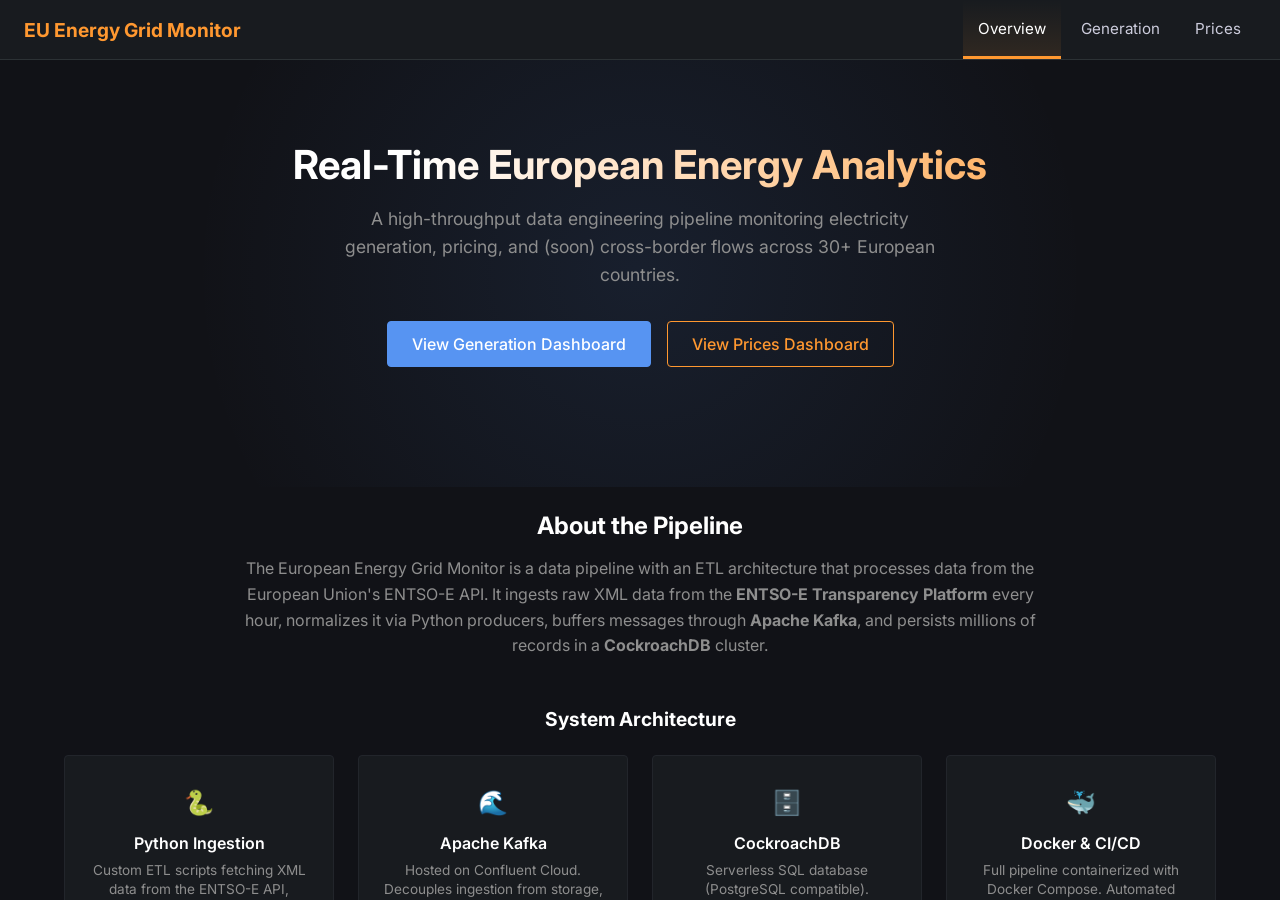
==== docs/index.html @ 41cbdd72 "Implement frontend for dashboards" ====
<!DOCTYPE html>
<html lang="en">
<head>
    <meta charset="UTF-8">
    <meta name="viewport" content="width=device-width, initial-scale=1.0">
    <title>Overview | EU Energy Grid Monitor</title>
    
    <link rel="preconnect" href="https://fonts.googleapis.com">
    <link rel="preconnect" href="https://fonts.gstatic.com" crossorigin>
    <link href="https://fonts.googleapis.com/css2?family=Inter:wght@300;400;500;600;700&display=swap" rel="stylesheet">    

    <link rel="stylesheet" href="css/main.css">
    <link rel="stylesheet" href="css/navbar.css">
</head>
<body class="landing-page">
    
    <nav class="top-nav">
        <div class="nav-brand">
            <a href="index.html">
                EU Energy Grid Monitor
            </a>
        </div>
        <button class="hamburger" id="hamburger-btn" aria-label="Toggle navigation">
            <span class="bar"></span>
            <span class="bar"></span>
            <span class="bar"></span>
        </button>
        <div class="nav-links" id="nav-links">
            <a href="index.html" class="active">Overview</a>
            <a href="generation.html">Generation</a>
            <a href="prices.html">Prices</a>
        </div>
    </nav>

    <div class="landing-container">
        <div class="landing-content">
            <div class="hero-section">
                <h1 class="hero-title">Real-Time European Energy Analytics</h1>
                <p class="hero-subtitle">
                    A high-throughput data engineering pipeline monitoring electricity generation, pricing, and (soon) cross-border flows across 30+ European countries.
                </p>
                
                <div class="cta-buttons">
                    <a href="generation.html" class="btn btn-primary">View Generation Dashboard</a>
                    <a href="prices.html" class="btn btn-secondary">View Prices Dashboard</a>
                </div>
            </div>

            <div style="margin-bottom: 48px; text-align: center;">
                <h2 style="color: #fff; margin-bottom: 16px;">About the Pipeline</h2>
                <p style="color: var(--text-secondary); line-height: 1.6; max-width: 800px; margin: 0 auto;">
                    The European Energy Grid Monitor is a data pipeline with an ETL architecture that processes data from the European Union's ENTSO-E API.
                    It ingests raw XML data from the <strong>ENTSO-E Transparency Platform</strong> every hour, normalizes it via Python producers, buffers messages through <strong>Apache Kafka</strong>, and persists millions of records in a <strong>CockroachDB</strong> cluster.
                </p>
            </div>

            <div>
                <h2 style="color: #fff; font-size: 1.2rem; margin-bottom: 24px; text-align: center;">System Architecture</h2>
                <div class="tech-grid">
                    <div class="tech-card">
                        <div class="tech-icon">🐍</div>
                        <div class="tech-title">Python Ingestion</div>
                        <div class="tech-desc">
                            Custom ETL scripts fetching XML data from the ENTSO-E API, normalizing schemas, and handling API rate limits.
                        </div>
                    </div>

                    <div class="tech-card">
                        <div class="tech-icon">🌊</div>
                        <div class="tech-title">Apache Kafka</div>
                        <div class="tech-desc">
                            Hosted on Confluent Cloud. Decouples ingestion from storage, ensuring reliable message buffering and replayability.
                        </div>
                    </div>

                    <div class="tech-card">
                        <div class="tech-icon">🗄️</div>
                        <div class="tech-title">CockroachDB</div>
                        <div class="tech-desc">
                            Serverless SQL database (PostgreSQL compatible). Optimized for high-write loads and distributed availability.
                        </div>
                    </div>

                    <div class="tech-card">
                        <div class="tech-icon">🐳</div>
                        <div class="tech-title">Docker & CI/CD</div>
                        <div class="tech-desc">
                            Full pipeline containerized with Docker Compose. Automated ingestion workflows managed via GitHub Actions.
                        </div>
                    </div>
                </div>
            </div>

            <footer style="margin-top: 80px; border-top: 1px solid var(--border-color); padding: 40px 0; text-align: center; color: var(--text-secondary);">
                <p style="margin-bottom: 12px;">Built by <strong>Riley Martin</strong></p>
                <div>
                    <a href="https://github.com/RileyAMartin/eu-energy-grid-monitor" target="_blank" style="color: var(--accent-blue); text-decoration: none; margin: 0 12px;">GitHub Repository</a>
                    <a href="www.linkedin.com/in/riley-martin-506756351" target="_blank" style="color: var(--accent-blue); text-decoration: none; margin: 0 12px;">LinkedIn</a>
                </div>
                <p style="margin-top: 24px; font-size: 0.75rem; opacity: 0.6;">
                    Data Source: ENTSO-E Transparency Platform
                </p>
        </footer>
        </div>
    </div>

</body>
</html>
---- docs/css/main.css ----
:root {
    --bg-color: #111217;
    --panel-bg: #181b1f;
    --text-primary: #ccccdc;
    --text-secondary: #8e8e8e;
    --border-color: #22252b;
    --accent-blue: #5794f2;
    --accent-orange: #FF9830;
    color-scheme: dark;
}

* {
    box-sizing: border-box;
}

body {
    margin: 0;
    padding: 0;
    font-family: 'Inter', -apple-system, BlinkMacSystemFont, "Segoe UI", Roboto, Helvetica, Arial, sans-serif;
    background-color: var(--bg-color);
    color: var(--text-primary);
    -webkit-font-smoothing: antialiased;
    overflow-x: hidden;
}

/* --- Shared Navigation --- */
.nav-container {
    max-width: 100%;
    margin: 0;
    padding: 0 24px;
    height: 60px;
    display: flex;
    align-items: center;
    justify-content: space-between;
}

.nav-links {
    display: flex;
    gap: 24px;
    height: 100%;
}

.nav-link {
    color: var(--text-secondary);
    text-decoration: none;
    height: 100%;
    display: flex;          
    align-items: center;    
    border-bottom: 2px solid transparent; 
    transition: all 0.2s;
    font-size: 0.95rem;
}

.nav-link:hover {
    color: var(--text-primary);
}

.nav-link.active {
    color: #fff;
    border-bottom-color: var(--accent-blue);
}

/* --- Dashboard Layout --- */
.container {
    width: 100%;
    margin: 0;
    padding: 24px;
}

header {
    display: flex;
    justify-content: space-between;
    align-items: center;
    border-bottom: 1px solid var(--border-color);
    padding-bottom: 16px;
    flex-wrap: wrap;
    gap: 15px;
    margin-bottom: 24px;
}

h1 {
    margin: 0;
    font-size: 1.25rem;
    font-weight: 500;
    color: #fff;
}

.controls {
    display: flex;
    gap: 12px;
}

select {
    background-color: var(--panel-bg);
    color: var(--text-primary);
    border: 1px solid var(--border-color);
    padding: 6px 12px;
    border-radius: 2px;
    font-size: 0.9rem;
    outline: none;
    cursor: pointer;
    font-family: 'Inter', sans-serif;
}

select:hover { border-color: #444; }

/* Default Grid (Mobile/Tablet) */
.grid {
    display: grid;
    grid-template-columns: repeat(24, 1fr);
    gap: 16px;
}

.panel {
    background-color: var(--panel-bg);
    border: 1px solid var(--border-color);
    border-radius: 2px;
    padding: 16px;
    display: flex;
    flex-direction: column;
    
    position: relative; 
    transition: z-index 0s; 
}

.panel:hover {
    z-index: 50; 
}

.panel-header {
    display: flex;
    align-items: center;
    gap: 10px;
    margin-bottom: 15px;
    padding-left: 10px;
    flex-shrink: 0; 
}

.panel-header h2 {
    margin: 0;
    font-size: 0.875rem;
    font-weight: 500;
    color: var(--text-primary);
}

.chart-container {
    flex-grow: 1;
    width: 100%;
    min-height: 0;
}

#chart-main { grid-column: span 16; height: 400px; }
#chart-pie { grid-column: span 8; height: 400px; }
#chart-aggregated { grid-column: span 16; height: 350px; }
#chart-gauge { grid-column: span 8; height: 350px; }

/* --- Tooltips --- */
.info-icon {
    display: inline-flex;
    justify-content: center;
    align-items: center;
    width: 12px;
    height: 12px;
    border-radius: 50%;
    border: 1px solid #6e7681;
    color: #6e7681;
    font-size: 10px;
    font-family: sans-serif;
    line-height: 1;
    cursor: help;
    position: relative;
    transition: all 0.2s;
}

.info-icon:hover {
    color: #ccccdc;
    border-color: #ccccdc;
}

.info-icon::after {
    content: attr(data-tooltip);
    position: absolute;
    top: 140%;
    left: 70%;
    transform: translateX(-50%);
    width: max-content;
    max-width: min(360px, 90vw);
    white-space: normal;
    font-size: .75rem;
    font-weight: 400;
    padding: 10px 8px;
    background-color: #181b1f;
    border: 1px solid #2c3235;
    color: #ccccdc;
    border-radius: 4px;
    box-shadow: 0 4px 15px rgba(0,0,0,0.6);
    z-index: 1000;
    opacity: 0;
    visibility: hidden;
    transition: opacity 0.2s;
    pointer-events: none;
}

.info-icon.right-side::after {
    left: auto;
    right: -10px;
    transform: none;
}

.info-icon:hover::after {
    opacity: 1;
    visibility: visible;
}

/* --- Scrollbars (Shared) --- */
.scroll-wrapper, .landing-container {
    flex-grow: 1;
    width: 100%;
    overflow-y: auto;
    overflow-x: hidden;
    scrollbar-width: thin;
    scrollbar-color: #565b66 transparent;
}

.scroll-wrapper::-webkit-scrollbar, .landing-container::-webkit-scrollbar { width: 8px; }
.scroll-wrapper::-webkit-scrollbar-track, .landing-container::-webkit-scrollbar-track { background: transparent; }
.scroll-wrapper::-webkit-scrollbar-thumb, .landing-container::-webkit-scrollbar-thumb {
    background-color: #565b66;
    border-radius: 4px;
    border: 2px solid transparent;
    background-clip: content-box;
}
.scroll-wrapper::-webkit-scrollbar-thumb:hover, .landing-container::-webkit-scrollbar-thumb:hover { background-color: #6e7681; }

.separator { color: #444; }

/* Landing Page */

body.landing-page {
    height: 100vh !important;     
    overflow: hidden !important;  
    display: flex !important;     
    flex-direction: column !important;
}

.landing-container {
    flex-grow: 1;                 
    width: 100%;                  
    overflow-y: auto;
}

.landing-content {
    max-width: 1200px;
    margin: 0 auto;
    padding: 0 24px;
}

.hero-section {
    padding: 80px 20px;
    text-align: center;
    background: radial-gradient(circle at center, rgba(87, 148, 242, 0.1) 0%, rgba(17, 18, 23, 0) 70%);
    margin: 0 -24px 24px -24px;
    padding-left: 24px;
    padding-right: 24px;
}

.hero-title {
    font-size: 2.5rem;
    font-weight: 700;
    margin-bottom: 16px;
    background: linear-gradient(90deg, #ffffff 30%, var(--accent-orange) 100%);
    -webkit-background-clip: text;
    -webkit-text-fill-color: transparent;
}

.hero-subtitle {
    font-size: 1.1rem;
    color: var(--text-secondary);
    max-width: 600px;
    margin: 0 auto 32px auto;
    line-height: 1.6;
}

.cta-buttons {
    display: flex;
    justify-content: center;
    gap: 16px;
    margin-bottom: 40px;
}

.btn {
    display: inline-block;
    padding: 12px 24px;
    border-radius: 4px;
    font-weight: 500;
    text-decoration: none;
    transition: all 0.2s;
    font-size: 1rem;
}

.btn-primary {
    background-color: var(--accent-blue);
    color: #fff;
    border: 1px solid var(--accent-blue);
}

.btn-primary:hover { background-color: #4a7ecc; }

.btn-secondary {
    background-color: transparent;
    color: var(--accent-orange);
    border: 1px solid var(--accent-orange);
}

.btn-secondary:hover {
    background-color: rgba(255, 152, 48, 0.1); 
    color: #fff;
}

.tech-grid {
    display: grid;
    grid-template-columns: repeat(auto-fit, minmax(240px, 1fr)); 
    gap: 24px;
    margin-top: 24px;
    padding-bottom: 40px;
}

.tech-card {
    background-color: var(--panel-bg);
    border: 1px solid var(--border-color);
    padding: 32px 24px; 
    border-radius: 4px;
    display: flex;
    flex-direction: column;
    align-items: center;
    text-align: center;
    transition: transform 0.2s, border-color 0.2s;
}

.tech-card:hover {
    transform: translateY(-5px);
    border-color: var(--accent-orange);
}

.tech-icon {
    font-size: 24px;
    margin-bottom: 16px;
    color: var(--accent-orange);
}

.tech-title {
    font-weight: 600;
    color: #fff;
    margin-bottom: 8px;
}

.tech-desc {
    font-size: 0.85rem;
    color: var(--text-secondary);
    line-height: 1.4;
}


/* Mobile/Tablet */
@media (max-width: 1200px) {
    #chart-main, #chart-pie, #chart-aggregated, #chart-gauge {
        grid-column: span 24;
        margin-bottom: 16px;
    }
    .info-icon.right-side::after {
        left: 50%;
        right: auto;
        transform: translateX(-50%);
    }
}

@media (max-width: 768px) {
    .container { padding: 12px; }
    header {
        flex-direction: column;
        align-items: flex-start;
        gap: 16px;
    }
    .controls {
        width: 100%;
        display: grid;
        grid-template-columns: 1fr 1fr;
    }
    select { width: 100%; }
    .info-icon::after {
        width: 250px;
        left: -100px;
        transform: none;
    }
    .hero-title { font-size: 1.8rem; }
    .cta-buttons { flex-direction: column; }
    .tech-grid { grid-template-columns: 1fr; }
}

/* Desktop */
@media (min-width: 1024px) {
    body {
        height: 100vh;
        overflow: hidden;
        display: flex;
        flex-direction: column;
    }

    .top-nav { flex-shrink: 0; }

    .container {
        flex-grow: 1;
        height: 100%;
        display: grid;
        grid-template-rows: auto minmax(0, 1fr);
        gap: 24px;
        padding-bottom: 24px;
        overflow: hidden;
    }

    header { margin-bottom: 0; }

    .grid {
        display: grid;
        height: 100%;
        grid-template-rows: repeat(2, minmax(0, 1fr));
        gap: 16px;
    }

    .panel {
        height: 100% !important;
    }
    
    .chart-container {
        height: 100%;
        min-height: 0;
        overflow: hidden; 
    }

    .scroll-wrapper {
        height: 100%;
        min-height: 0;
    }
}
---- docs/css/navbar.css ----
.top-nav {
    display: flex;
    justify-content: space-between;
    align-items: center;
    padding: 0 24px;
    background-color: #181b1f;
    border-bottom: 1px solid #2c3235;
    height: 60px;
    position: relative;
    z-index: 1000;
}

.nav-brand {
    font-weight: bold;
    font-size: 1.2rem;
    color: #FF9830;
}

.nav-brand a {
    color: #FF9830;
    text-decoration: none;
    display: flex; 
    align-items: center;
}

.nav-links {
    display: flex;
    gap: 5px;
    height: 100%;
}

.nav-links a {
    color: #ccccdc;
    text-decoration: none;
    padding: 0 15px;
    display: flex;
    align-items: center;
    height: 100%;
    border-bottom: 3px solid transparent; 
    transition: all 0.2s;
    font-size: 0.95rem;
}

.nav-links a:hover {
    color: #fff;
    border-bottom-color: #6e7681;
}

.nav-links a.active {
    color: #fff;
    border-bottom-color: #FF9830;
    background: linear-gradient(to top, rgba(255, 152, 48, 0.1), transparent);
}

.hamburger {
    display: none;
    background: none;
    border: none;
    cursor: pointer;
    flex-direction: column;
    gap: 5px;
    padding: 5px;
}

.hamburger .bar {
    width: 25px;
    height: 3px;
    background-color: #ccccdc;
    border-radius: 2px;
    transition: all 0.3s;
}

/* --- Mobile / Tablet Styles --- */
@media (max-width: 768px) {
    .top-nav {
        padding: 0 16px;
    }

    .hamburger {
        display: flex;
    }

    .nav-links {
        display: none;
        position: absolute;
        top: 60px;
        left: 0;
        width: 100%;
        background-color: #181b1f;
        flex-direction: column;
        border-bottom: 1px solid #2c3235;
        height: auto;
        padding-bottom: 10px;
        box-shadow: 0 4px 6px rgba(0,0,0,0.3);
    }

    .nav-links.active {
        display: flex;
    }

    .nav-links a {
        width: 100%;
        height: 50px;
        padding-left: 24px;
        border-bottom: none;
        border-left: 3px solid transparent;
    }

    .nav-links a:hover {
        background-color: #22252b;
        border-bottom-color: transparent;
        border-left-color: #6e7681;
    }

    .nav-links a.active {
        background: linear-gradient(to right, rgba(255, 152, 48, 0.1), transparent);
        border-bottom-color: transparent;
        border-left-color: #FF9830;
    }
}
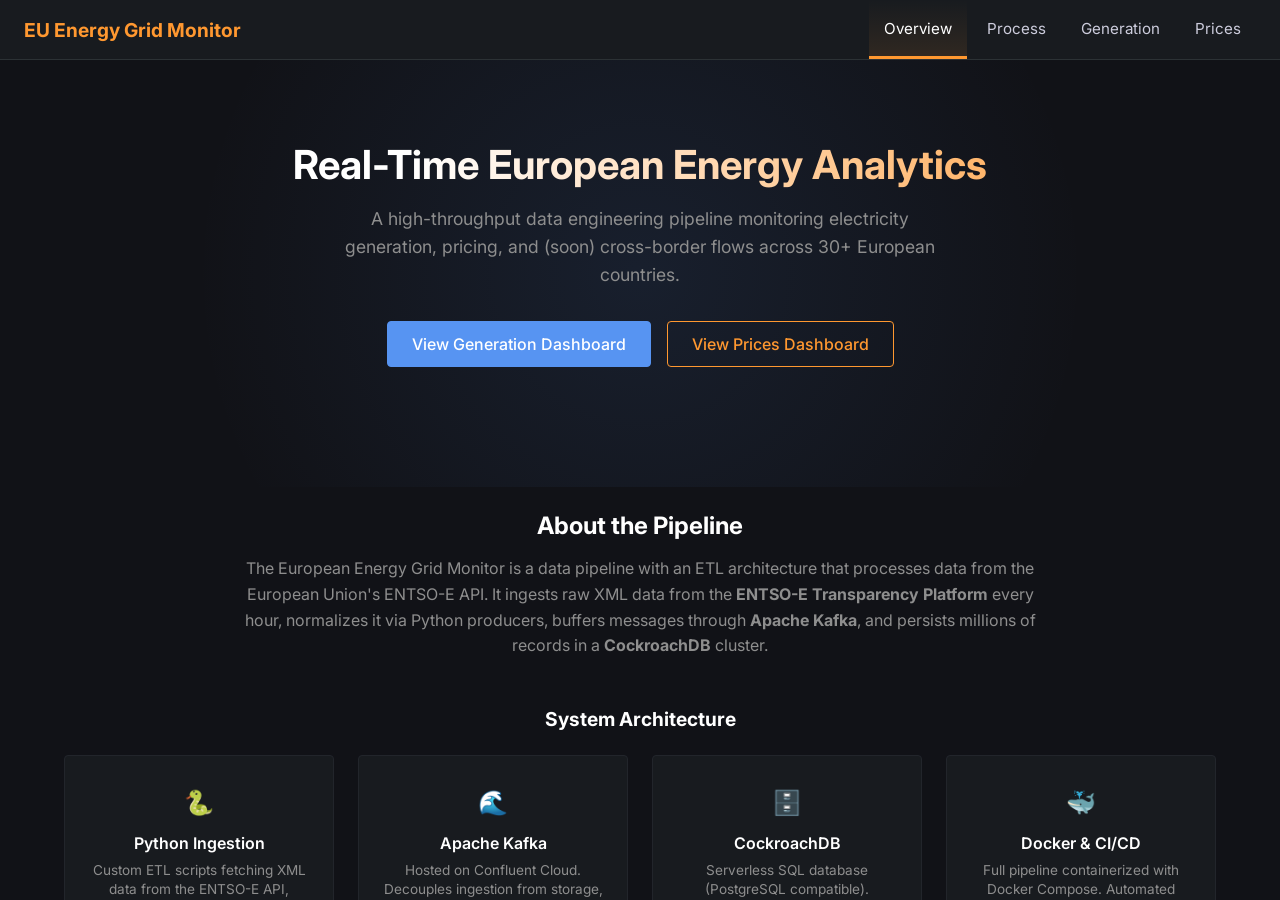
==== commit 4815dc3f: "Add process page" ====
--- a/docs/index.html
+++ b/docs/index.html
@@ -27,6 +27,7 @@
         </button>
         <div class="nav-links" id="nav-links">
             <a href="index.html" class="active">Overview</a>
+            <a href="process.html">Process</a>
             <a href="generation.html">Generation</a>
             <a href="prices.html">Prices</a>
         </div>
@@ -100,9 +101,18 @@
                 <p style="margin-top: 24px; font-size: 0.75rem; opacity: 0.6;">
                     Data Source: ENTSO-E Transparency Platform
                 </p>
-        </footer>
+            </footer>
         </div>
     </div>
 
+    <script>
+        const hamburger = document.getElementById('hamburger-btn');
+        const navLinks = document.getElementById('nav-links');
+
+        hamburger.addEventListener('click', () => {
+            navLinks.classList.toggle('active');
+            hamburger.classList.toggle('open');
+        });
+    </script>
 </body>
 </html>
--- a/docs/css/main.css
+++ b/docs/css/main.css
@@ -11,6 +11,16 @@
 
 * {
     box-sizing: border-box;
+}
+
+html {
+    overflow-x: hidden;
+}
+
+.grid,
+.panel,
+.chart-container {
+    max-width: 100vw;
 }
 
 body {
@@ -235,7 +245,6 @@
 .separator { color: #444; }
 
 /* Landing Page */
-
 body.landing-page {
     height: 100vh !important;     
     overflow: hidden !important;  
@@ -360,13 +369,71 @@
     line-height: 1.4;
 }
 
-
-/* Mobile/Tablet */
+/* Process page */
+.blog-content {
+    max-width: 800px;
+    margin: 0 auto;
+}
+.blog-content h2 { color: #fff; margin-top: 40px; }
+.blog-content h3 { color: #fff; margin-top: 24px; font-size: 1.1rem; }
+.blog-content p { line-height: 1.8; color: #ccccdc; margin-bottom: 20px; }
+.blog-content ul { color: #ccccdc; line-height: 1.6; margin-bottom: 24px; }
+.blog-content li { margin-bottom: 10px; }
+
+.blog-img-container {
+    margin: 32px 0;
+    border: 1px solid #2c3235;
+    border-radius: 4px;
+    overflow: hidden;
+}
+.blog-img {
+    width: 100%;
+    height: auto;
+    display: block;
+}
+.img-caption {
+    background-color: #111217;
+    padding: 8px 12px;
+    font-size: 0.85rem;
+    color: #8e8e8e;
+    text-align: center;
+    border-top: 1px solid #2c3235;
+}
+
+.blog-header {
+    max-width: 800px;
+    margin: 48px auto 32px auto;
+    padding-bottom: 24px;
+    border-bottom: 1px solid #2c3235;
+    text-align: center;
+}
+.blog-header h1 {
+    margin: 0 0 12px 0;
+    color: #fff;
+    font-size: 2.2rem;
+    letter-spacing: -0.02em;
+    line-height: 1.2;
+}
+.blog-header p {
+    color: #8e8e8e;
+    font-size: 1.1rem;
+    margin: 0;
+}
+
+
+/* Mobile/tablet */
 @media (max-width: 1200px) {
+    .grid {
+        display: flex;
+        flex-direction: column;
+        gap: 0;
+    }
+
     #chart-main, #chart-pie, #chart-aggregated, #chart-gauge {
-        grid-column: span 24;
+        width: 100%;
         margin-bottom: 16px;
     }
+
     .info-icon.right-side::after {
         left: 50%;
         right: auto;
@@ -395,6 +462,11 @@
     .hero-title { font-size: 1.8rem; }
     .cta-buttons { flex-direction: column; }
     .tech-grid { grid-template-columns: 1fr; }
+    .hero-section {
+        margin: 0 -12px 24px -12px;
+        padding-left: 12px;
+        padding-right: 12px;
+    }
 }
 
 /* Desktop */
--- a/docs/css/navbar.css
+++ b/docs/css/navbar.css
@@ -8,6 +8,7 @@
     height: 60px;
     position: relative;
     z-index: 1000;
+    flex-shrink: 0;
 }
 
 .nav-brand {
@@ -117,4 +118,17 @@
         border-bottom-color: transparent;
         border-left-color: #FF9830;
     }
+
+    .info-icon::after {
+        width: 200px;
+        left: 50%;
+        transform: translateX(-50%);
+        white-space: normal;
+    }
+
+    .info-icon.right-side::after {
+        left: auto;
+        right: 0;
+        transform: none; 
+    }
 }
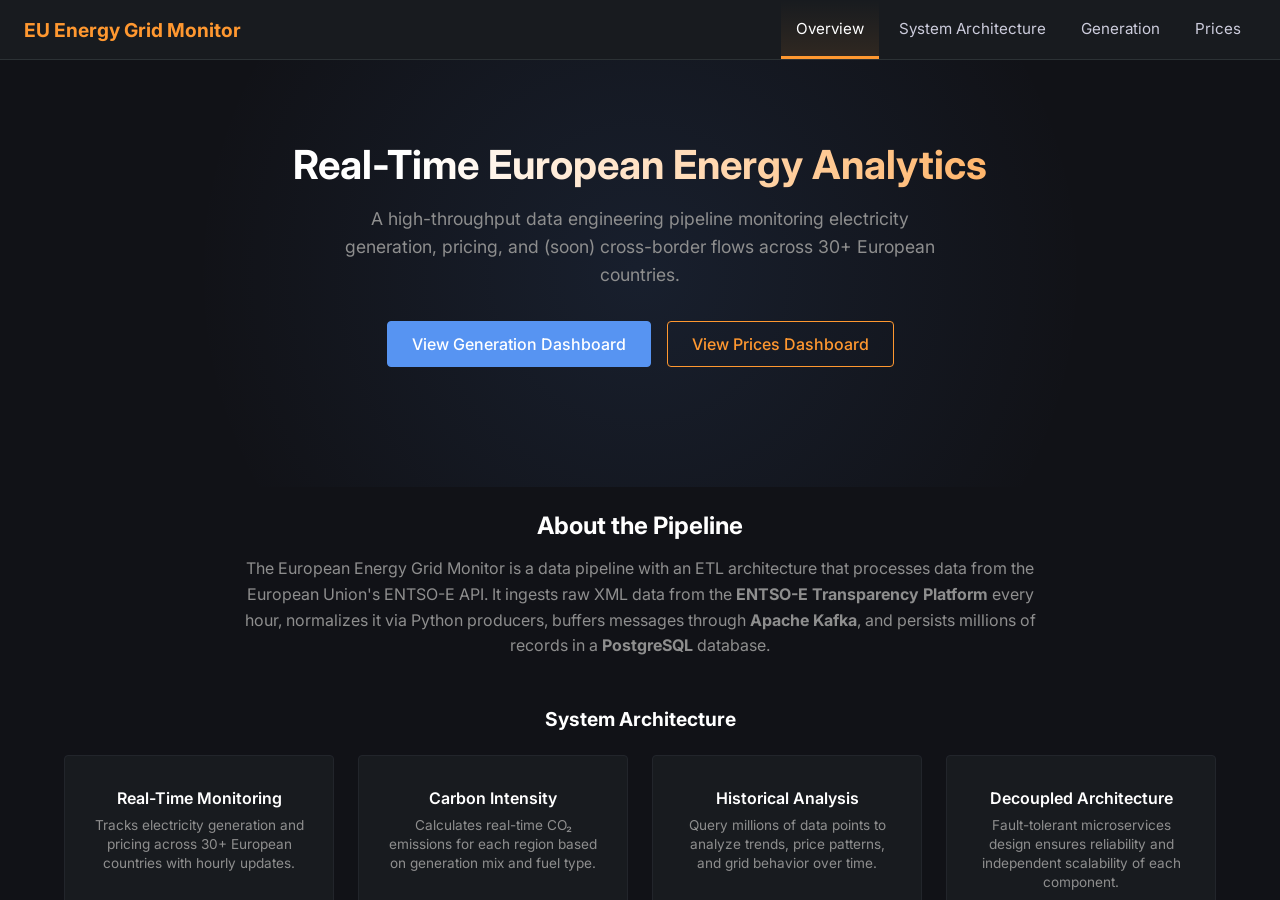
==== commit ba9565bf: "Add system architecture info and diagram to dashboard" ====
--- a/docs/index.html
+++ b/docs/index.html
@@ -3,6 +3,7 @@
 <head>
     <meta charset="UTF-8">
     <meta name="viewport" content="width=device-width, initial-scale=1.0">
+    <link rel="icon" type="image/svg+xml" href="favicon.svg">
     <title>Overview | EU Energy Grid Monitor</title>
     
     <link rel="preconnect" href="https://fonts.googleapis.com">
@@ -27,7 +28,7 @@
         </button>
         <div class="nav-links" id="nav-links">
             <a href="index.html" class="active">Overview</a>
-            <a href="process.html">Process</a>
+            <a href="process.html">System Architecture</a>
             <a href="generation.html">Generation</a>
             <a href="prices.html">Prices</a>
         </div>
@@ -51,7 +52,7 @@
                 <h2 style="color: #fff; margin-bottom: 16px;">About the Pipeline</h2>
                 <p style="color: var(--text-secondary); line-height: 1.6; max-width: 800px; margin: 0 auto;">
                     The European Energy Grid Monitor is a data pipeline with an ETL architecture that processes data from the European Union's ENTSO-E API.
-                    It ingests raw XML data from the <strong>ENTSO-E Transparency Platform</strong> every hour, normalizes it via Python producers, buffers messages through <strong>Apache Kafka</strong>, and persists millions of records in a <strong>CockroachDB</strong> cluster.
+                    It ingests raw XML data from the <strong>ENTSO-E Transparency Platform</strong> every hour, normalizes it via Python producers, buffers messages through <strong>Apache Kafka</strong>, and persists millions of records in a <strong>PostgreSQL</strong> database.
                 </p>
             </div>
 
@@ -59,34 +60,30 @@
                 <h2 style="color: #fff; font-size: 1.2rem; margin-bottom: 24px; text-align: center;">System Architecture</h2>
                 <div class="tech-grid">
                     <div class="tech-card">
-                        <div class="tech-icon">🐍</div>
-                        <div class="tech-title">Python Ingestion</div>
+                        <div class="tech-title">Real-Time Monitoring</div>
                         <div class="tech-desc">
-                            Custom ETL scripts fetching XML data from the ENTSO-E API, normalizing schemas, and handling API rate limits.
+                            Tracks electricity generation and pricing across 30+ European countries with hourly updates.
                         </div>
                     </div>
 
                     <div class="tech-card">
-                        <div class="tech-icon">🌊</div>
-                        <div class="tech-title">Apache Kafka</div>
+                        <div class="tech-title">Carbon Intensity</div>
                         <div class="tech-desc">
-                            Hosted on Confluent Cloud. Decouples ingestion from storage, ensuring reliable message buffering and replayability.
+                            Calculates real-time CO₂ emissions for each region based on generation mix and fuel type.
                         </div>
                     </div>
 
                     <div class="tech-card">
-                        <div class="tech-icon">🗄️</div>
-                        <div class="tech-title">CockroachDB</div>
+                        <div class="tech-title">Historical Analysis</div>
                         <div class="tech-desc">
-                            Serverless SQL database (PostgreSQL compatible). Optimized for high-write loads and distributed availability.
+                            Query millions of data points to analyze trends, price patterns, and grid behavior over time.
                         </div>
                     </div>
 
                     <div class="tech-card">
-                        <div class="tech-icon">🐳</div>
-                        <div class="tech-title">Docker & CI/CD</div>
+                        <div class="tech-title">Decoupled Architecture</div>
                         <div class="tech-desc">
-                            Full pipeline containerized with Docker Compose. Automated ingestion workflows managed via GitHub Actions.
+                            Fault-tolerant microservices design ensures reliability and independent scalability of each component.
                         </div>
                     </div>
                 </div>
--- a/docs/css/main.css
+++ b/docs/css/main.css
@@ -255,6 +255,7 @@
 .landing-container {
     flex-grow: 1;                 
     width: 100%;                  
+    min-height: 0;
     overflow-y: auto;
 }
 
